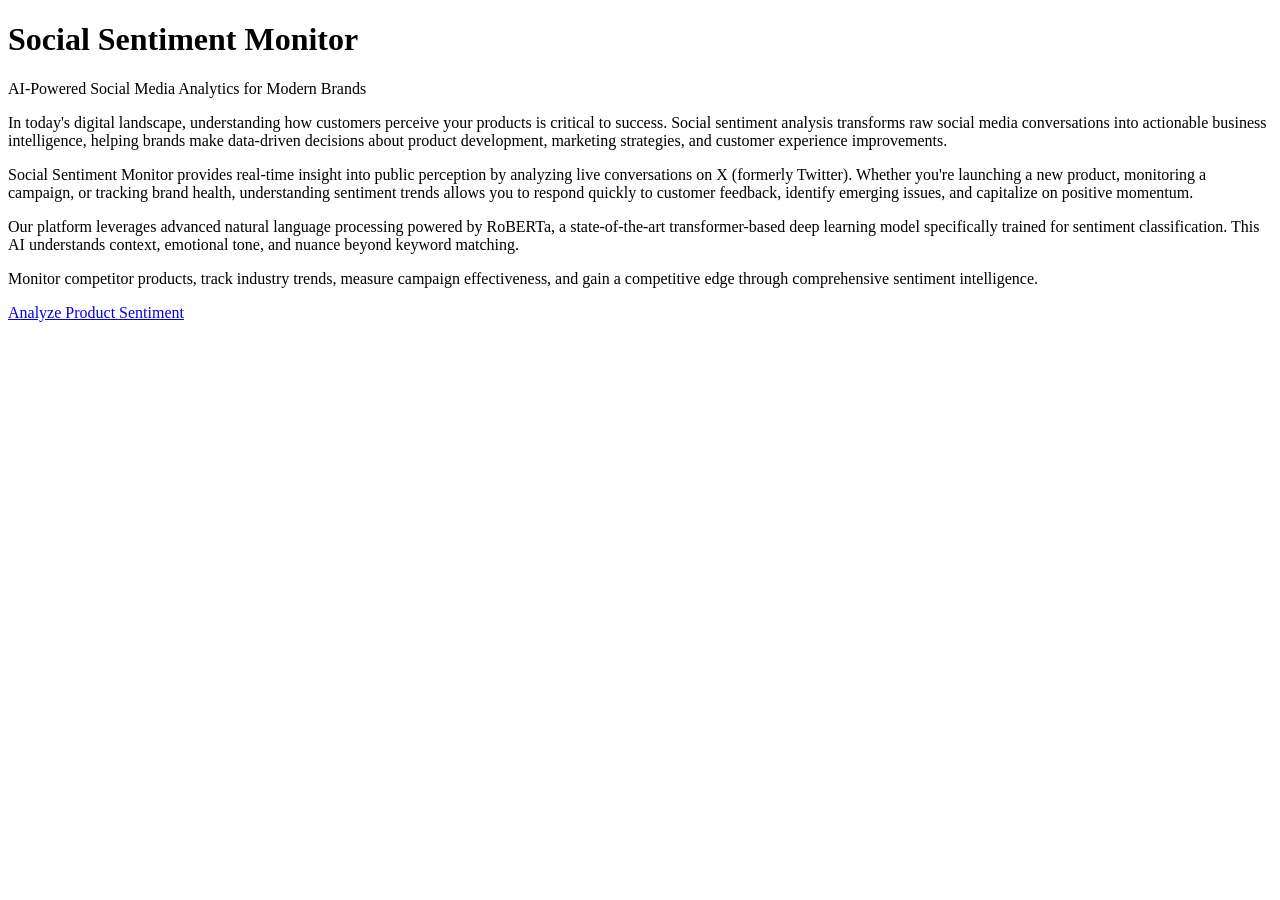
==== index.html @ 98bbda99 "Add files via upload" ====
<!DOCTYPE html>
<html lang="en">
<head>
    <meta charset="UTF-8">
    <meta name="viewport" content="width=device-width, initial-scale=1.0">
    <title>Social Sentiment Monitor</title>
    <link rel="stylesheet" href="{{ url_for('static', filename='css/main.css') }}">
</head>
<body class="landing-page">
    <div class="landing-container">
        <div class="landing-content">
            <h1 class="landing-title">Social Sentiment Monitor</h1>
            <p class="landing-subtitle">AI-Powered Social Media Analytics for Modern Brands</p>

            <div class="landing-description">
                <p>
                    In today's digital landscape, understanding how customers perceive your products is critical to success. Social sentiment analysis transforms raw social media conversations into actionable business intelligence, helping brands make data-driven decisions about product development, marketing strategies, and customer experience improvements.
                </p>
                <p>
                    Social Sentiment Monitor provides real-time insight into public perception by analyzing live conversations on X (formerly Twitter). Whether you're launching a new product, monitoring a campaign, or tracking brand health, understanding sentiment trends allows you to respond quickly to customer feedback, identify emerging issues, and capitalize on positive momentum.
                </p>
                <p>
                    Our platform leverages advanced natural language processing powered by RoBERTa, a state-of-the-art transformer-based deep learning model specifically trained for sentiment classification. This AI understands context, emotional tone, and nuance beyond keyword matching.
                </p>
                <p>
                    Monitor competitor products, track industry trends, measure campaign effectiveness, and gain a competitive edge through comprehensive sentiment intelligence.
                </p>
            </div>

            <!-- ONLY FIX -->
            <a href="/analysis" class="cta-button">Analyze Product Sentiment</a>
        </div>
    </div>
</body>
</html>
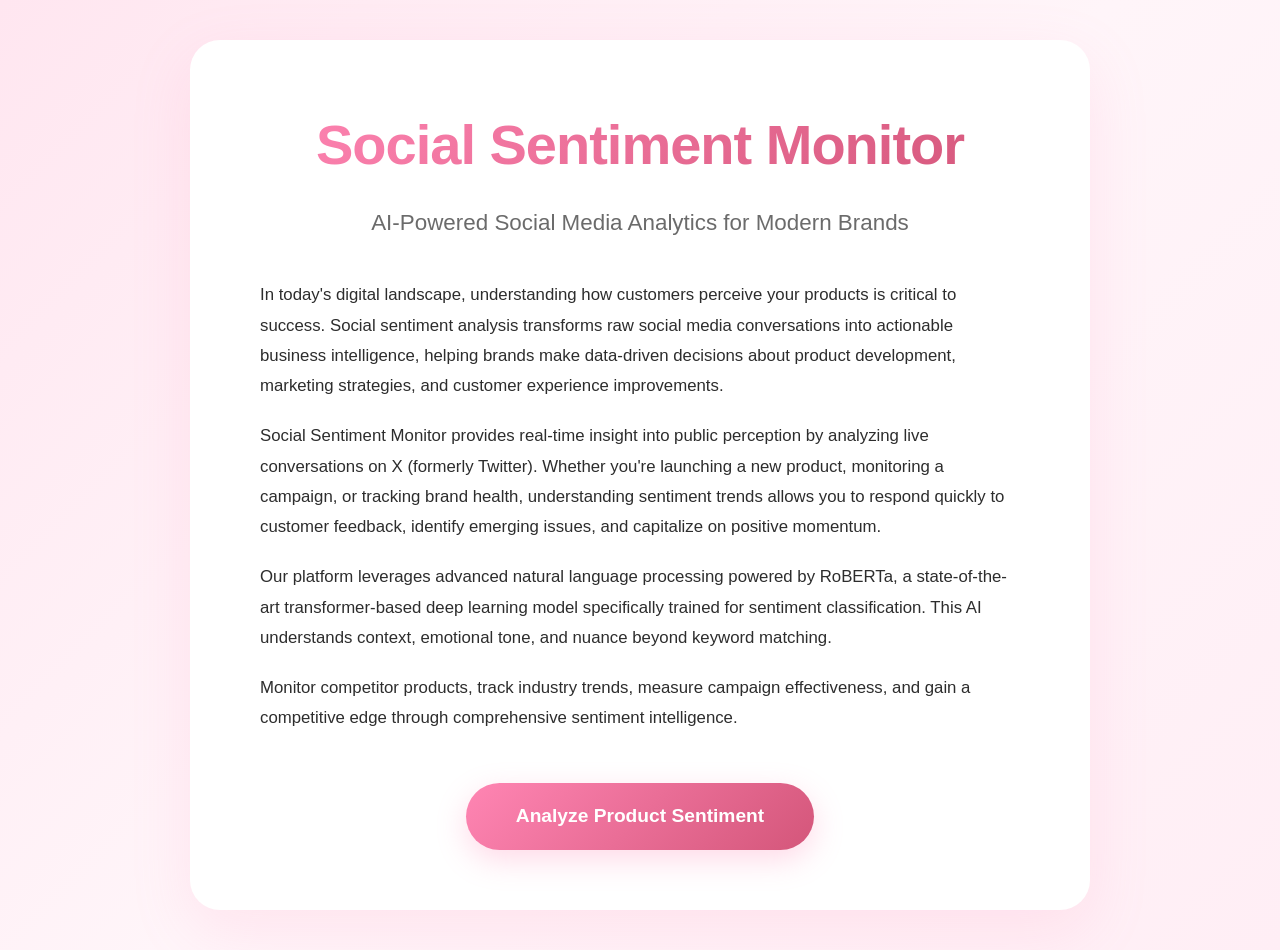
==== commit d960b4bc: "Update index.html" ====
--- a/index.html
+++ b/index.html
@@ -4,8 +4,7 @@
     <meta charset="UTF-8">
     <meta name="viewport" content="width=device-width, initial-scale=1.0">
     <title>Social Sentiment Monitor</title>
-    <link rel="stylesheet" href="{{ url_for('static', filename='css/main.css') }}">
-</head>
+    <link rel="stylesheet" href="main.css"></head>
 <body class="landing-page">
     <div class="landing-container">
         <div class="landing-content">
@@ -33,3 +32,4 @@
     </div>
 </body>
 </html>
+
--- a/main.css
+++ b/main.css
@@ -0,0 +1,718 @@
+@import url('https://fonts.googleapis.com/css2?family=Inter:wght@300;400;500;600;700;800&display=swap');
+
+* {
+    margin: 0;
+    padding: 0;
+    box-sizing: border-box;
+}
+
+:root {
+    --primary-pink: #ff85b3;
+    --secondary-pink: #ffb3d9;
+    --dark-pink: #d4567a;
+    --light-pink: #ffe6f0;
+    --accent-pink: #ff9ecd;
+    --positive: #ff9ecd;
+    --neutral: #ffb3d9;
+    --negative: #d4567a;
+    --removed: #9b5a6e;
+    --text-dark: #2d2d2d;
+    --text-light: #6b6b6b;
+    --bg-light: #fff5f9;
+    --white: #ffffff;
+    --shadow: rgba(255, 133, 179, 0.15);
+}
+
+html {
+    scroll-behavior: smooth;
+}
+
+body {
+    font-family: 'Inter', -apple-system, BlinkMacSystemFont, 'Segoe UI', sans-serif;
+    color: var(--text-dark);
+    line-height: 1.6;
+    background: linear-gradient(135deg, #ffe6f0 0%, #fff5f9 50%, #ffeef5 100%);
+    min-height: 100vh;
+}
+
+/* LANDING PAGE */
+.landing-page {
+    display: flex;
+    align-items: center;
+    justify-content: center;
+    min-height: 100vh;
+    padding: 40px 20px;
+}
+
+.landing-container {
+    max-width: 900px;
+    width: 100%;
+    animation: fadeInUp 1s ease-out;
+}
+
+.landing-content {
+    background: var(--white);
+    padding: 60px 70px;
+    border-radius: 30px;
+    box-shadow: 0 20px 60px var(--shadow);
+    text-align: center;
+}
+
+.landing-title {
+    font-size: 3.5rem;
+    font-weight: 800;
+    background: linear-gradient(135deg, var(--primary-pink), var(--dark-pink));
+    -webkit-background-clip: text;
+    -webkit-text-fill-color: transparent;
+    background-clip: text;
+    margin-bottom: 15px;
+    animation: fadeIn 1.2s ease-out;
+    letter-spacing: -1px;
+}
+
+.landing-subtitle {
+    font-size: 1.4rem;
+    color: var(--text-light);
+    font-weight: 500;
+    margin-bottom: 40px;
+    animation: fadeIn 1.4s ease-out;
+}
+
+.landing-description {
+    text-align: left;
+    margin-bottom: 50px;
+    animation: fadeIn 1.6s ease-out;
+}
+
+.landing-description p {
+    font-size: 1.05rem;
+    color: var(--text-dark);
+    margin-bottom: 20px;
+    line-height: 1.8;
+}
+
+.cta-button {
+    display: inline-block;
+    padding: 18px 50px;
+    background: linear-gradient(135deg, var(--primary-pink), var(--dark-pink));
+    color: var(--white);
+    font-size: 1.2rem;
+    font-weight: 600;
+    text-decoration: none;
+    border-radius: 50px;
+    box-shadow: 0 10px 30px rgba(255, 133, 179, 0.3);
+    transition: all 0.3s ease;
+    animation: fadeIn 1.8s ease-out;
+}
+
+.cta-button:hover {
+    transform: translateY(-3px);
+    box-shadow: 0 15px 40px rgba(255, 133, 179, 0.4);
+}
+
+/* ANALYSIS PAGE */
+.analysis-page {
+    padding: 0;
+    background: var(--bg-light);
+}
+
+.analysis-header {
+    background: linear-gradient(135deg, var(--primary-pink), var(--dark-pink));
+    padding: 30px 40px;
+    box-shadow: 0 5px 20px var(--shadow);
+    animation: slideDown 0.6s ease-out;
+}
+
+.page-title {
+    font-size: 2.5rem;
+    font-weight: 700;
+    color: var(--white);
+    text-align: center;
+    margin: 0;
+}
+
+.analysis-form {
+    max-width: 1400px;
+    margin: 0 auto;
+    padding: 40px 20px;
+}
+
+/* SEARCH SECTION */
+.search-section {
+    animation: fadeInUp 0.8s ease-out;
+}
+
+.search-container {
+    display: flex;
+    gap: 15px;
+    max-width: 700px;
+    margin: 0 auto 30px;
+}
+
+.search-input {
+    flex: 1;
+    padding: 18px 25px;
+    font-size: 1.1rem;
+    border: 2px solid var(--secondary-pink);
+    border-radius: 50px;
+    background: var(--white);
+    transition: all 0.3s ease;
+}
+
+.search-input:focus {
+    outline: none;
+    border-color: var(--primary-pink);
+    box-shadow: 0 5px 20px var(--shadow);
+}
+
+.search-button {
+    padding: 18px 40px;
+    font-size: 1.1rem;
+    font-weight: 600;
+    color: var(--white);
+    background: linear-gradient(135deg, var(--primary-pink), var(--dark-pink));
+    border: none;
+    border-radius: 50px;
+    cursor: pointer;
+    transition: all 0.3s ease;
+}
+
+.search-button:hover {
+    transform: translateY(-2px);
+    box-shadow: 0 10px 25px rgba(255, 133, 179, 0.3);
+}
+
+.search-description {
+    max-width: 900px;
+    margin: 0 auto;
+    padding: 25px 35px;
+    background: var(--white);
+    border-radius: 20px;
+    box-shadow: 0 5px 20px var(--shadow);
+}
+
+.search-description p {
+    font-size: 1rem;
+    color: var(--text-dark);
+    line-height: 1.8;
+}
+
+/* SUMMARY SECTION */
+.summary-section {
+    margin-top: 40px;
+    animation: fadeInUp 1s ease-out;
+}
+
+.summary-card {
+    background: var(--white);
+    padding: 40px;
+    border-radius: 25px;
+    box-shadow: 0 10px 40px var(--shadow);
+}
+
+.section-title {
+    font-size: 2rem;
+    font-weight: 700;
+    color: var(--text-dark);
+    margin-bottom: 30px;
+    text-align: center;
+    position: relative;
+}
+
+.section-title::after {
+    content: '';
+    position: absolute;
+    bottom: -10px;
+    left: 50%;
+    transform: translateX(-50%);
+    width: 80px;
+    height: 4px;
+    background: linear-gradient(135deg, var(--primary-pink), var(--dark-pink));
+    border-radius: 2px;
+}
+
+.summary-grid {
+    display: grid;
+    grid-template-columns: 1fr 1fr;
+    gap: 40px;
+    align-items: center;
+}
+
+.summary-stats {
+    display: grid;
+    grid-template-columns: 1fr 1fr;
+    gap: 20px;
+}
+
+.stat-box {
+    background: linear-gradient(135deg, var(--light-pink), var(--bg-light));
+    padding: 25px;
+    border-radius: 20px;
+    text-align: center;
+    border: 2px solid var(--secondary-pink);
+    transition: all 0.3s ease;
+     cursor: pointer;
+}
+
+.stat-box:hover {
+    transform: translateY(-5px);
+    box-shadow: 0 10px 25px var(--shadow);
+}
+
+.stat-label {
+    font-size: 0.9rem;
+    font-weight: 500;
+    color: var(--text-light);
+    margin-bottom: 10px;
+    text-transform: uppercase;
+    letter-spacing: 1px;
+}
+
+.stat-value {
+    font-size: 2rem;
+    font-weight: 700;
+    color: var(--dark-pink);
+}
+
+.chart-container {
+    display: flex;
+    align-items: center;
+    justify-content: center;
+}
+
+.pie-chart {
+    width: 100%;
+    height: 350px;
+}
+
+/* ERROR MESSAGE */
+.error-message {
+    margin-top: 30px;
+    padding: 20px;
+    background: #ffe6e6;
+    border: 2px solid #ff9999;
+    border-radius: 15px;
+    text-align: center;
+}
+
+.error-message p {
+    color: #cc0000;
+    font-weight: 500;
+}
+
+/* TWEETS SECTION */
+.tweets-section {
+    margin-top: 50px;
+    animation: fadeInUp 1.2s ease-out;
+}
+
+.tweets-grid {
+    display: grid;
+    grid-template-columns: repeat(4, 1fr);
+    gap: 20px;
+    margin-top: 30px;
+}
+
+.tweet-column {
+    background: var(--white);
+    border-radius: 20px;
+    box-shadow: 0 5px 20px var(--shadow);
+    overflow: hidden;
+    display: flex;
+    flex-direction: column;
+}
+
+.column-header {
+    padding: 20px;
+    text-align: center;
+    color: var(--dark-pink);
+    font-weight: 700;
+    letter-spacing: 0.5px;
+}
+
+
+.column-header h3 {
+    font-size: 1.3rem;
+    margin: 0;
+}
+
+.positive-header {
+    background: linear-gradient(135deg, var(--positive), #ff85b3);
+}
+
+.neutral-header {
+    background: linear-gradient(135deg, var(--neutral), #ffcce6);
+}
+
+.negative-header {
+    background: linear-gradient(135deg, var(--negative), #e67397);
+}
+
+.removed-header {
+    background: linear-gradient(135deg, var(--removed), #b87789);
+}
+
+.tweets-container {
+    padding: 15px;
+    overflow-y: auto;
+    max-height: 600px;
+    flex: 1;
+}
+
+.tweets-container::-webkit-scrollbar {
+    width: 8px;
+}
+
+.tweets-container::-webkit-scrollbar-track {
+    background: var(--bg-light);
+    border-radius: 10px;
+}
+
+.tweets-container::-webkit-scrollbar-thumb {
+    background: var(--secondary-pink);
+    border-radius: 10px;
+}
+
+.tweets-container::-webkit-scrollbar-thumb:hover {
+    background: var(--primary-pink);
+}
+
+.tweet-card {
+    background: var(--bg-light);
+    padding: 15px;
+    border-radius: 15px;
+    margin-bottom: 15px;
+    display: flex;
+    gap: 12px;
+    transition: all 0.3s ease;
+    border: 2px solid transparent;
+}
+
+.tweet-card:hover {
+    transform: translateY(-3px);
+    box-shadow: 0 8px 20px var(--shadow);
+    border-color: var(--secondary-pink);
+}
+
+.tweet-avatar {
+    width: 50px;
+    height: 50px;
+    border-radius: 50%;
+    object-fit: cover;
+    border: 3px solid var(--white);
+    flex-shrink: 0;
+}
+
+.tweet-content {
+    flex: 1;
+    min-width: 0;
+}
+
+.tweet-name {
+    font-size: 1rem;
+    font-weight: 600;
+    color: var(--text-dark);
+    margin-bottom: 3px;
+}
+
+.tweet-handle {
+    font-size: 0.85rem;
+    color: var(--text-light);
+    margin-bottom: 8px;
+}
+
+.tweet-text {
+    font-size: 0.95rem;
+    color: var(--text-dark);
+    line-height: 1.5;
+    margin-bottom: 8px;
+    word-wrap: break-word;
+}
+
+.tweet-text a {
+    color: inherit;
+    text-decoration: none;
+    transition: color 0.2s ease;
+}
+
+.tweet-text a:hover {
+    color: var(--primary-pink);
+}
+
+.sentiment-score {
+    display: inline-block;
+    padding: 4px 12px;
+    border-radius: 20px;
+    font-size: 0.8rem;
+    font-weight: 600;
+}
+
+.positive-score {
+    background: rgba(255, 158, 205, 0.2);
+    color: var(--positive);
+}
+
+.neutral-score {
+    background: rgba(255, 179, 217, 0.2);
+    color: var(--neutral);
+}
+
+.negative-score {
+    background: rgba(212, 86, 122, 0.2);
+    color: var(--negative);
+}
+
+/* EMAIL REPORT SECTION */
+.email-report-section {
+    margin-top: 50px;
+    animation: fadeInUp 1.4s ease-out;
+}
+
+.email-report-card {
+    background: var(--white);
+    padding: 40px;
+    border-radius: 25px;
+    box-shadow: 0 10px 40px var(--shadow);
+}
+
+.report-description {
+    font-size: 1.05rem;
+    color: var(--text-dark);
+    text-align: center;
+    margin-bottom: 30px;
+    line-height: 1.7;
+}
+
+.report-form {
+    max-width: 800px;
+    margin: 0 auto;
+}
+
+.form-row {
+    display: grid;
+    grid-template-columns: 1fr 1fr;
+    gap: 20px;
+    margin-bottom: 20px;
+}
+
+.report-input,
+.report-select {
+    padding: 15px 20px;
+    font-size: 1rem;
+    border: 2px solid var(--secondary-pink);
+    border-radius: 15px;
+    background: var(--bg-light);
+    transition: all 0.3s ease;
+}
+
+.report-input:disabled,
+.report-select:disabled {
+    opacity: 0.6;
+    cursor: not-allowed;
+}
+
+.report-button {
+    padding: 15px 40px;
+    font-size: 1.1rem;
+    font-weight: 600;
+    color: var(--white);
+    background: linear-gradient(135deg, var(--primary-pink), var(--dark-pink));
+    border: none;
+    border-radius: 15px;
+    cursor: pointer;
+    text-decoration: none;
+    transition: all 0.3s ease;
+}
+
+.report-button:hover {
+    transform: translateY(-2px);
+    box-shadow: 0 10px 25px rgba(255, 133, 179, 0.35);
+}
+
+
+/* ANIMATIONS */
+@keyframes fadeIn {
+    from {
+        opacity: 0;
+    }
+    to {
+        opacity: 1;
+    }
+}
+
+@keyframes fadeInUp {
+    from {
+        opacity: 0;
+        transform: translateY(30px);
+    }
+    to {
+        opacity: 1;
+        transform: translateY(0);
+    }
+}
+
+@keyframes slideDown {
+    from {
+        opacity: 0;
+        transform: translateY(-20px);
+    }
+    to {
+        opacity: 1;
+        transform: translateY(0);
+    }
+}
+
+/* RESPONSIVE */
+@media (max-width: 1200px) {
+    .tweets-grid {
+        grid-template-columns: repeat(2, 1fr);
+    }
+}
+
+@media (max-width: 768px) {
+    .landing-title {
+        font-size: 2.5rem;
+    }
+    
+    .landing-content {
+        padding: 40px 30px;
+    }
+    
+    .summary-grid {
+        grid-template-columns: 1fr;
+    }
+    
+    .tweets-grid {
+        grid-template-columns: 1fr;
+    }
+    
+    .search-container {
+        flex-direction: column;
+    }
+    
+    .form-row {
+        grid-template-columns: 1fr;
+    }
+}
+
+.anychart-credits {
+    display: none !important;
+}
+
+/* GLOW EFFECT */
+.glow {
+  box-shadow: 0 0 25px rgba(255, 133, 179, 0.8);
+  border: 2px solid #ff85b3;
+  transition: box-shadow 0.3s ease, border 0.3s ease;
+}
+
+/* REPORT SCHEDULING UI */
+
+.frequency-buttons {
+    display: flex;
+    justify-content: center;
+    gap: 15px;
+    margin: 30px 0;
+}
+
+.freq-btn {
+    padding: 12px 30px;
+    border-radius: 30px;
+    border: none;
+    background: linear-gradient(135deg, var(--primary-pink), var(--dark-pink));
+    color: white;
+    font-weight: 600;
+    cursor: pointer;
+    transition: transform 0.2s ease;
+}
+
+.freq-btn:hover {
+    transform: translateY(-2px);
+}
+
+.freq-box {
+    margin-top: 20px;
+    text-align: center;
+}
+
+.freq-text {
+    font-size: 1rem;
+    margin-bottom: 10px;
+}
+
+.report-select {
+    padding: 10px 15px;
+    border-radius: 12px;
+    border: 2px solid var(--secondary-pink);
+    background: var(--bg-light);
+}
+
+.monthly-note {
+    margin-top: 15px;
+    font-size: 0.9rem;
+    color: var(--text-light);
+}
+
+.submit-report {
+    margin-top: 30px;
+    padding: 14px 40px;
+    border-radius: 20px;
+    border: none;
+    background: linear-gradient(135deg, var(--primary-pink), var(--dark-pink));
+    color: white;
+    font-weight: 600;
+    cursor: pointer;
+    opacity: 1;
+    transition: transform 0.2s ease, box-shadow 0.2s ease;
+}
+
+.submit-report:hover {
+    transform: translateY(-2px);
+    box-shadow: 0 10px 25px rgba(255, 133, 179, 0.3);
+}
+
+.hidden {
+    display: none;
+}
+.submit-wrapper {
+    display: flex;
+    justify-content: center;
+    margin-top: 30px;
+}
+.freq-btn.active {
+    background: #ff6fa5;
+    color: white;
+}
+.report-form {
+    display: flex;
+    justify-content: center;
+    margin: 25px 0;
+}
+.report-input {
+    width: 320px;
+    text-align: center;
+}
+.summary-card {
+    display: flex;
+    flex-direction: column;
+    align-items: center;
+}
+.schedule-btn-wrapper {
+    display: flex;
+    justify-content: center;
+    margin-top: 20px;
+}
+.email-report-card {
+    display: flex;
+    flex-direction: column;
+    align-items: center;
+}
+.chart-container {
+    width: 100%;
+    height: 350px;
+}
+
+.pie-chart {
+    width: 100%;
+    height: 100%;
+}
